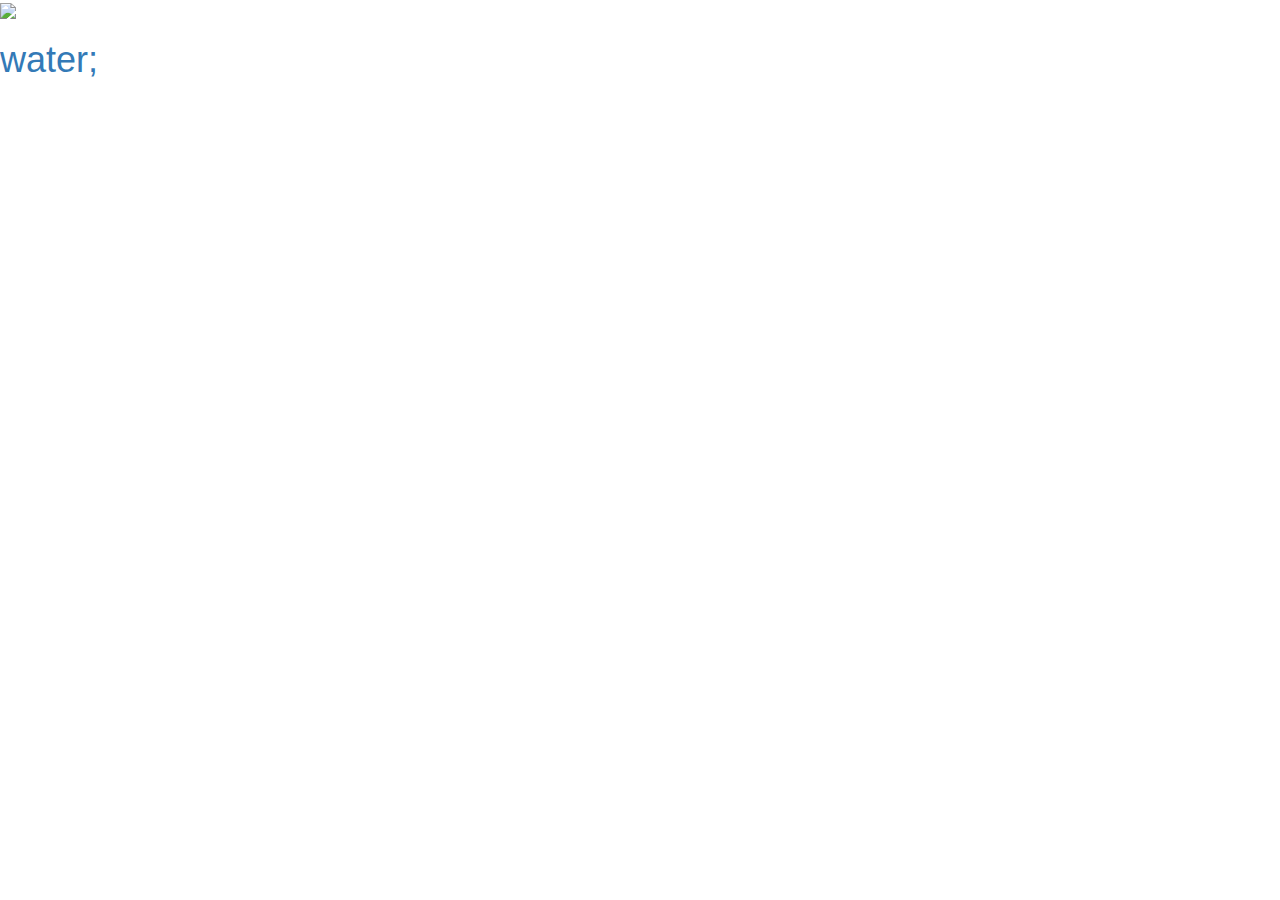
==== index.html @ d9756a18 "Update index.html" ====
<!DOCTYPE html>
<!-- DON'T CHANGE ANYTHING IN THIS HTML OR DIE. -->

<html>

<head>
	<!--link from CDN/bootstrap magic -->
	<link rel="stylesheet" href="https://maxcdn.bootstrapcdn.com/bootstrap/3.3.4/css/bootstrap.min.css">
	<!--endddddd of bootstrap -->
	<link href='http://fonts.googleapis.com/css?family=Lato:400,400italic,700,700italic,900,900italic,300italic,300,100italic,100|Oswald:400,300,700' rel='stylesheet' type='text/css'>
	<link rel="stylesheet" type="text/css" href="css/index_styles.css">
	<link rel="shortcut icon" href="images/favicon.ico" type="image/x-icon">
	<link rel="icon" href="images/favicon.ico" type="image/x-icon">
	<title>water;</title>
</head>


<body>

	<img id="splash"  src="images/splash.jpg">

	<a>
	<h1 href="html/issue.html">water;</h1>
	</a>
	
	<!-- More bootstrap magic stuff -->
	<script src="https://ajax.googleapis.com/ajax/libs/jquery/1.11.3/jquery.min.js"></script>
	<script src="https://maxcdn.bootstrapcdn.com/bootstrap/3.3.4/js/bootstrap.min.js"></script>
	<!-- end of bootstrap magic -->
</body>
</html>
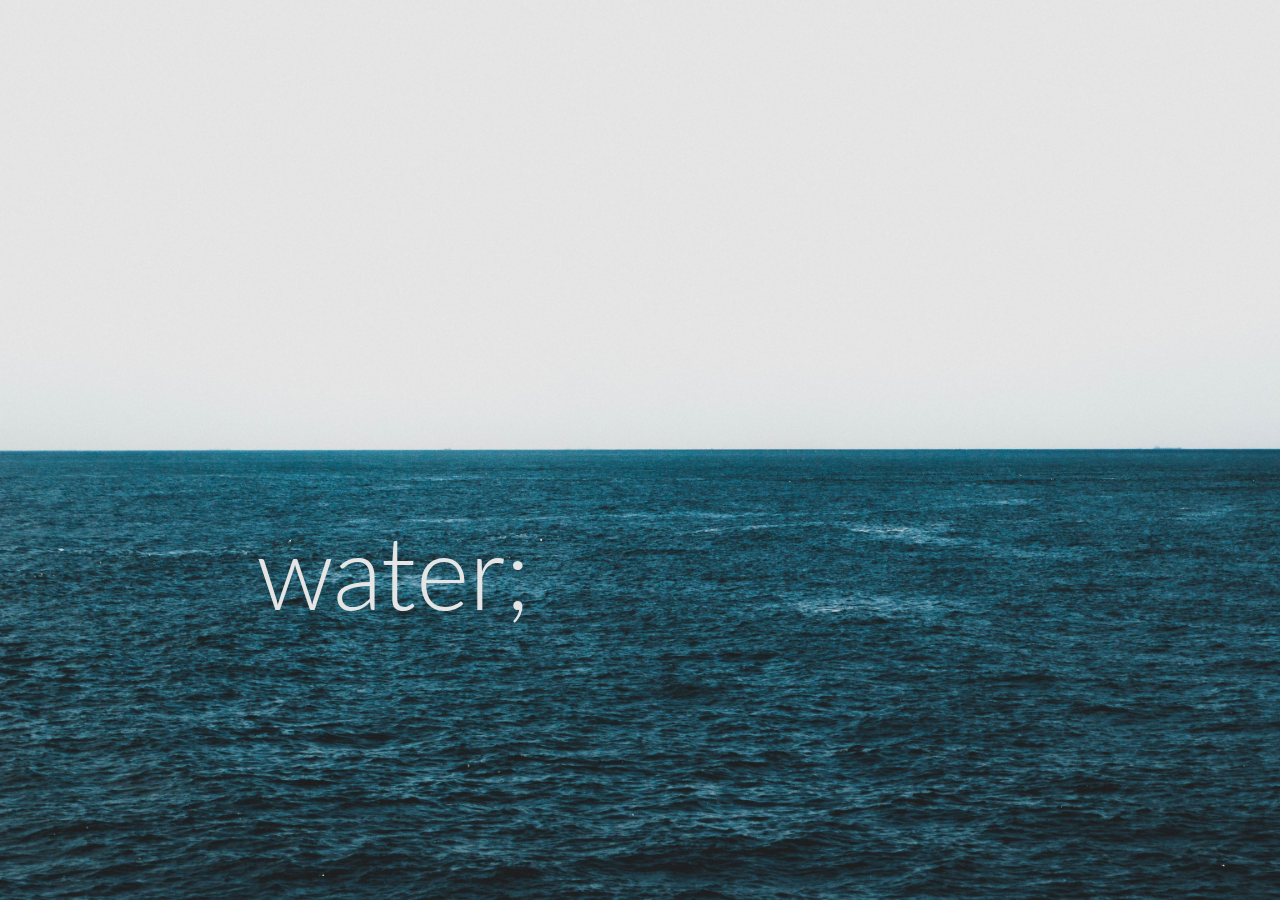
==== commit 64116912: "picresolupdate" ====
--- a/index.html
+++ b/index.html
@@ -1,5 +1,5 @@
 <!DOCTYPE html>
-<!-- DON'T CHANGE ANYTHING IN THIS HTML OR DIE. -->
+<!-- DON'T CHANGE ANYTHING IN THIS HTML OR DIE. hello -->
 
 <html>
 
@@ -7,7 +7,7 @@
 	<!--link from CDN/bootstrap magic -->
 	<link rel="stylesheet" href="https://maxcdn.bootstrapcdn.com/bootstrap/3.3.4/css/bootstrap.min.css">
 	<!--endddddd of bootstrap -->
-	<link href='http://fonts.googleapis.com/css?family=Lato:400,400italic,700,700italic,900,900italic,300italic,300,100italic,100|Oswald:400,300,700' rel='stylesheet' type='text/css'>
+	<link href='//fonts.googleapis.com/css?family=Lato:400,400italic,700,700italic,900,900italic,300italic,300,100italic,100|Oswald:400,300,700' rel='stylesheet' type='text/css'>
 	<link rel="stylesheet" type="text/css" href="css/index_styles.css">
 	<link rel="shortcut icon" href="images/favicon.ico" type="image/x-icon">
 	<link rel="icon" href="images/favicon.ico" type="image/x-icon">
@@ -17,10 +17,10 @@
 
 <body>
 
-	<img id="splash"  src="images/splash.jpg">
+	<img id="splash"  src="images/splash4k.jpg">
 
-	<a>
-	<h1 href="html/issue.html">water;</h1>
+	<a href="html/issue.html">
+		<h1>water;</h1>
 	</a>
 	
 	<!-- More bootstrap magic stuff -->
--- a/css/index_styles.css
+++ b/css/index_styles.css
@@ -0,0 +1,51 @@
+@font-face {
+	font-family: "Bebas 100";
+	src: url("../fonts/Bebas 100.otf");
+}
+
+@font-face {
+	font-family: "Bebas 200";
+	src: url("../fonts/Bebas200.ttf");
+}
+
+@font-face {
+	font-family: "Bebas 300";
+	src: url("../fonts/Bebas 300.otf");
+}
+
+@font-face {
+	font-family: "Bebas 400";
+	src: url("../fonts/Bebas 400.otf");
+}
+
+@font-face {
+	font-family: "Bebas 500";
+	src: url("../fonts/Bebas 500.otf");
+}
+
+@font-face {
+	font-family: "Nexa";
+	src: url("../fonts/Nexa.otf");
+}
+
+body {
+	position: relative;
+}
+
+#splash {
+	position: fixed;
+	max-height: 100vh;
+	min-width: 100vw;
+}
+
+a h1 {
+	position: fixed;
+	top: 55%;
+	left: 20%;
+	font-size: 8vw;
+	font-family: Lato;
+	font-weight: 300;
+	color: #E5E5E5;
+}
+
+
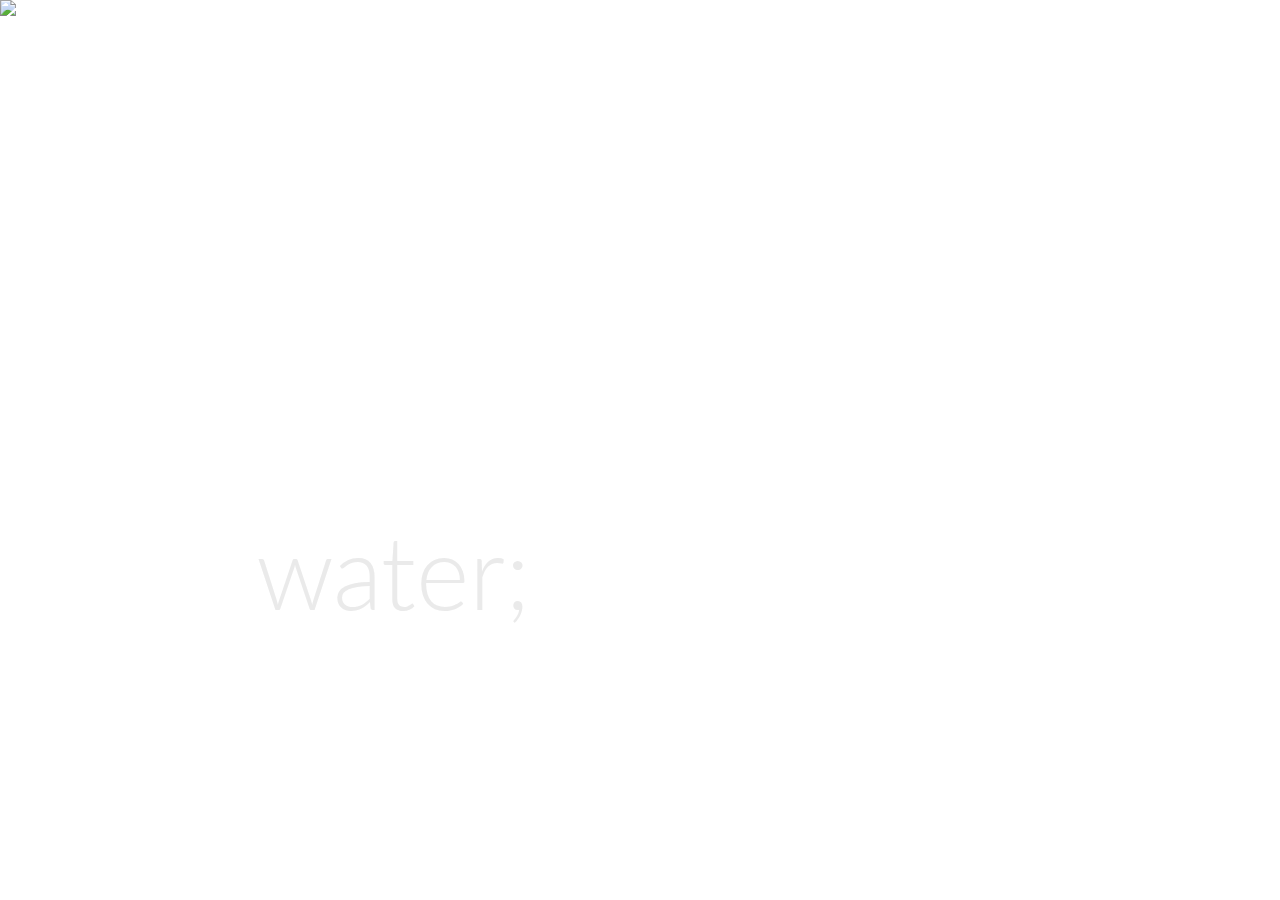
==== commit 0cea4dff: "resolupdate" ====
--- a/index.html
+++ b/index.html
@@ -17,7 +17,7 @@
 
 <body>
 
-	<img id="splash"  src="images/splash4k.jpg">
+	<img id="splash"  src="images/splashHD.jpg">
 
 	<a href="html/issue.html">
 		<h1>water;</h1>
--- a/css/index_styles.css
+++ b/css/index_styles.css
@@ -28,6 +28,16 @@
 	src: url("../fonts/Nexa.otf");
 }
 
+@keyframes fadein100 {
+    from { opacity: 0; }
+    to   { opacity: 0.8; }
+}
+
+@keyframes fadein100 {
+    from { opacity: 0; }
+    to   { opacity: 1; }
+}
+
 body {
 	position: relative;
 }
@@ -36,6 +46,9 @@
 	position: fixed;
 	max-height: 100vh;
 	min-width: 100vw;
+	animation-name: fadein100;
+	animation-duration: 1.5s;
+	animation-timing-function: linear;
 }
 
 a h1 {
@@ -43,9 +56,15 @@
 	top: 55%;
 	left: 20%;
 	font-size: 8vw;
-	font-family: Lato;
+	font-family: lato;
 	font-weight: 300;
 	color: #E5E5E5;
+	opacity: 0.8;
+	animation-name: fadein80;
+	animation-duration: 2.5s;
+	animation-timing-function: ease-in;
 }
 
-
+a h1:hover {
+	opacity: 0.3;
+}